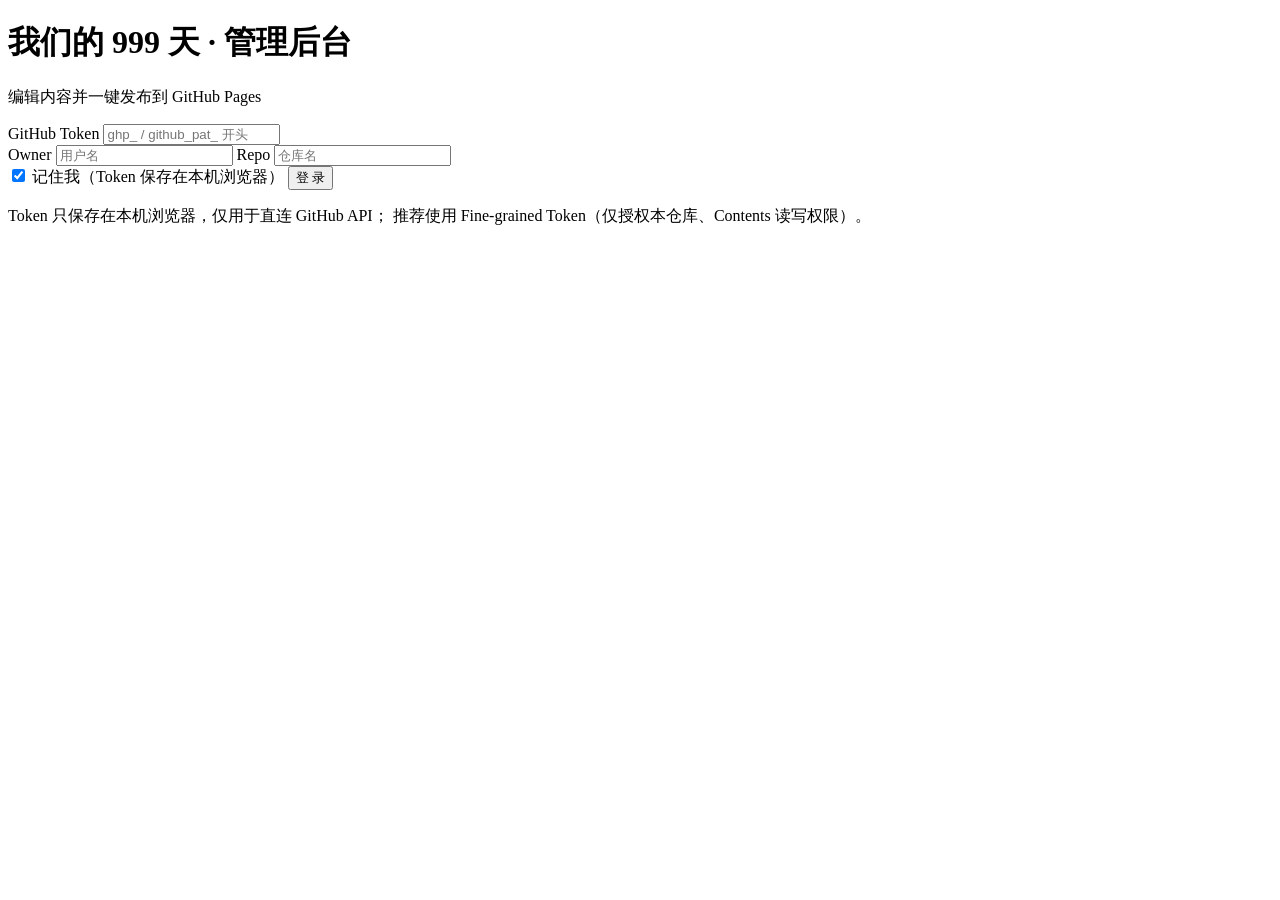
==== admin.html @ 0849b83c "上传 admin.html" ====
<!DOCTYPE html>
<html lang="zh-CN">
<head>
  <meta charset="UTF-8">
  <meta name="viewport" content="width=device-width, initial-scale=1, viewport-fit=cover">
  <meta name="robots" content="noindex, nofollow">
  <title>管理后台 · 我们的 999 天</title>
  <link rel="stylesheet" href="css/admin.css">
  <script src="js/admin.js" defer></script>
</head>
<body>

  <!-- ========== 登录页 ========== -->
  <div class="login-wrap" id="loginView">
    <form class="login-card" id="loginForm" autocomplete="off">
      <h1 class="login-title">我们的 999 天 · 管理后台</h1>
      <p class="login-sub">编辑内容并一键发布到 GitHub Pages</p>

      <label class="field">GitHub Token
        <input type="password" id="tokenInput" placeholder="ghp_ / github_pat_ 开头"
               autocomplete="new-password" spellcheck="false">
      </label>

      <div class="field-row">
        <label class="field">Owner
          <input type="text" id="ownerInput" placeholder="用户名" spellcheck="false">
        </label>
        <label class="field">Repo
          <input type="text" id="repoInput" placeholder="仓库名" spellcheck="false">
        </label>
      </div>

      <label class="chk">
        <input type="checkbox" id="rememberChk" checked> 记住我（Token 保存在本机浏览器）
      </label>

      <button type="submit" class="btn btn-primary btn-block" id="loginBtn">登 录</button>

      <p class="login-note">Token 只保存在本机浏览器，仅用于直连 GitHub API；
        推荐使用 Fine-grained Token（仅授权本仓库、Contents 读写权限）。</p>
    </form>
  </div>

  <!-- ========== 编辑器 ========== -->
  <div id="editorView" hidden>
    <header class="topbar">
      <div class="topbar-inner">
        <div class="topbar-info">
          <span class="repo-label" id="repoLabel"></span>
          <span class="status" id="statusText">未登录</span>
        </div>
        <div class="topbar-actions">
          <a class="btn btn-ghost" id="siteLink" target="_blank" rel="noopener" hidden>查看站点</a>
          <button type="button" class="btn btn-ghost" id="logoutBtn">登出</button>
          <button type="button" class="btn btn-primary" id="publishBtn" disabled>发布上线</button>
        </div>
      </div>
    </header>

    <main class="editor loading" id="editorMain">

      <!-- 卡片 1：封面 hero -->
      <section class="card">
        <h2 class="card-title">封面</h2>
        <div id="heroPreview"></div>
        <label class="field">角标 badge
          <input type="text" id="heroBadge" placeholder="如 2024.01.19 ❤">
        </label>
        <label class="field">大数字 bigNumber
          <input type="text" id="heroBigNumber" placeholder="如 999">
        </label>
        <label class="field">主标题
          <input type="text" id="heroTitle">
        </label>
        <label class="field">副标题
          <input type="text" id="heroSubtitle">
        </label>
        <label class="field">滑动提示 scrollHint
          <input type="text" id="heroScrollHint">
        </label>
      </section>

      <!-- 卡片 2：纪念日 -->
      <section class="card">
        <h2 class="card-title">纪念日</h2>
        <label class="field">在一起的开始日期
          <input type="date" id="startDateInput">
        </label>
        <p class="day-preview">已在一起 <b id="dayCount">-</b> 天</p>
      </section>

      <!-- 卡片 3：页面列表 -->
      <section class="card">
        <h2 class="card-title">页面列表 <span class="card-sub">每屏一张卡片，从上到下依次展示</span></h2>
        <div id="pagesList"></div>
        <button type="button" class="btn-add" id="addPageBtn">＋ 添加一页</button>
      </section>

      <!-- 卡片 4：页脚 -->
      <section class="card">
        <h2 class="card-title">页脚</h2>
        <label class="field">页脚文字
          <input type="text" id="footerInput">
        </label>
      </section>

      <p class="foot-hint">修改后点右上角「发布上线」，约 1 分钟后访客可见。</p>
    </main>
  </div>

  <!-- 隐藏的选图输入框 + Toast 容器 -->
  <input type="file" id="imgInput" accept="image/*" hidden>
  <div class="toast-box" id="toastBox"></div>

</body>
</html>
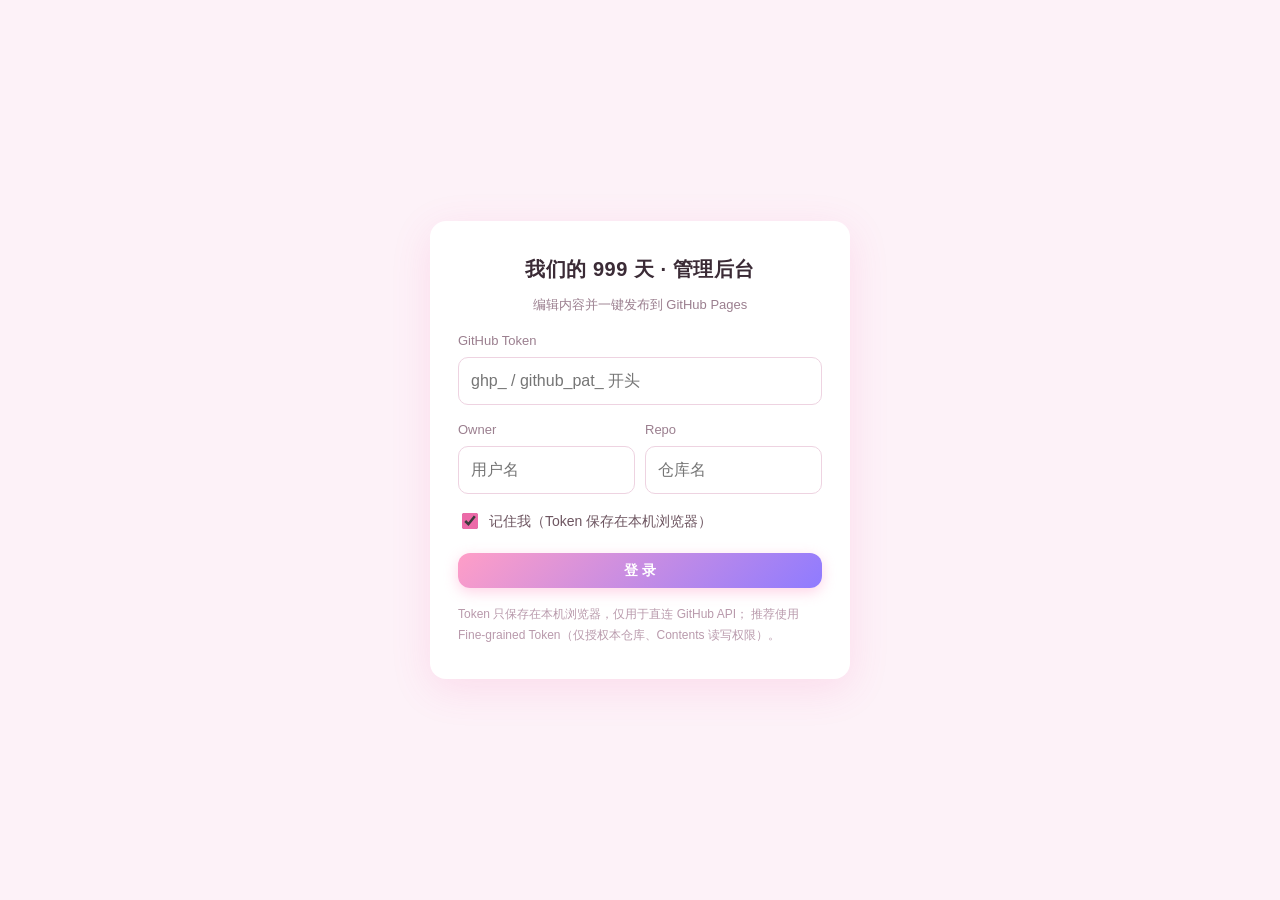
==== commit edb2e693: "管理后台更新：页间插入新页按钮" ====
--- a/admin.html
+++ b/admin.html
@@ -5,8 +5,8 @@
   <meta name="viewport" content="width=device-width, initial-scale=1, viewport-fit=cover">
   <meta name="robots" content="noindex, nofollow">
   <title>管理后台 · 我们的 999 天</title>
-  <link rel="stylesheet" href="css/admin.css">
-  <script src="js/admin.js" defer></script>
+  <link rel="stylesheet" href="css/admin.css?v=2">
+  <script src="js/admin.js?v=2" defer></script>
 </head>
 <body>
 
--- a/css/admin.css
+++ b/css/admin.css
@@ -0,0 +1,372 @@
+/* =========================================================
+   「我们的999天」管理后台样式（独立于前台 style.css）
+   浅粉主题 · 手机优先
+   ========================================================= */
+* { box-sizing: border-box; }
+
+html { -webkit-text-size-adjust: 100%; }
+
+body {
+  margin: 0;
+  background: #fdf2f8;
+  color: #3b2b36;
+  font: 15px/1.65 -apple-system, BlinkMacSystemFont, "PingFang SC",
+    "Hiragino Sans GB", "Microsoft YaHei", "Segoe UI", sans-serif;
+}
+
+[hidden] { display: none !important; }
+
+img { max-width: 100%; }
+
+/* ---------- 按钮 ---------- */
+.btn {
+  display: inline-flex;
+  align-items: center;
+  justify-content: center;
+  border: none;
+  border-radius: 12px;
+  padding: 9px 16px;
+  font-family: inherit;
+  font-size: 14px;
+  font-weight: 600;
+  line-height: 1.2;
+  cursor: pointer;
+  text-decoration: none;
+  transition: opacity .15s ease, transform .15s ease;
+}
+.btn:active { transform: scale(.97); }
+
+.btn-primary {
+  background: linear-gradient(135deg, #ff9ec7, #8f7bff);
+  color: #fff;
+  box-shadow: 0 4px 14px rgba(255, 158, 199, .45);
+}
+.btn-primary:disabled {
+  opacity: .45;
+  cursor: not-allowed;
+  box-shadow: none;
+  transform: none;
+}
+
+.btn-ghost {
+  background: #fff;
+  border: 1px solid #f0cfdf;
+  color: #b0447a;
+}
+
+.btn-block { width: 100%; }
+
+.btn-icon {
+  min-width: 30px;
+  height: 30px;
+  padding: 0 9px;
+  border: 1px solid #f0cfdf;
+  border-radius: 9px;
+  background: #fff;
+  color: #8d6b7d;
+  font-family: inherit;
+  font-size: 12px;
+  font-weight: 600;
+  line-height: 1;
+  cursor: pointer;
+}
+.btn-icon:disabled { opacity: .35; cursor: default; }
+.btn-del { color: #e11d48; border-color: #f6c6d4; }
+
+/* ---------- 输入框 ---------- */
+.field {
+  display: block;
+  margin-top: 14px;
+  font-size: 13px;
+  color: #9b7f8f;
+}
+.field input,
+.page-card input,
+.page-card textarea {
+  width: 100%;
+  margin-top: 6px;
+  padding: 10px 12px;
+  border: 1px solid #eed3e1;
+  border-radius: 10px;
+  background: #fff;
+  color: #3b2b36;
+  font-family: inherit;
+  font-size: 16px; /* 16px 以上可避免 iOS 聚焦时自动放大 */
+  line-height: 1.6;
+}
+.field input:focus,
+.page-card input:focus,
+.page-card textarea:focus {
+  outline: none;
+  border-color: #f7a8c9;
+  box-shadow: 0 0 0 3px rgba(255, 158, 199, .22);
+}
+.page-card textarea { resize: none; overflow: hidden; min-height: 92px; }
+
+/* ---------- 登录页 ---------- */
+.login-wrap {
+  min-height: 100vh;
+  min-height: 100dvh;
+  display: flex;
+  align-items: center;
+  justify-content: center;
+  padding: 24px 16px calc(24px + env(safe-area-inset-bottom));
+}
+.login-card {
+  width: 100%;
+  max-width: 420px;
+  background: #fff;
+  border-radius: 16px;
+  padding: 30px 24px;
+  box-shadow: 0 10px 40px rgba(236, 72, 153, .13);
+}
+.login-title {
+  margin: 0;
+  font-size: 20px;
+  text-align: center;
+  letter-spacing: .5px;
+}
+.login-sub {
+  margin: 8px 0 10px;
+  text-align: center;
+  font-size: 13px;
+  color: #9b7f8f;
+}
+.field-row { display: flex; gap: 10px; }
+.field-row .field { flex: 1; }
+
+.chk {
+  display: flex;
+  align-items: center;
+  gap: 8px;
+  margin: 16px 0;
+  font-size: 14px;
+  color: #6d5560;
+  cursor: pointer;
+}
+.chk input { width: 16px; height: 16px; accent-color: #ec6aa8; }
+
+.login-card .btn-block { margin-top: 4px; }
+
+.login-note {
+  margin: 16px 0 0;
+  font-size: 12px;
+  line-height: 1.8;
+  color: #b99aac;
+}
+
+/* ---------- 顶栏 ---------- */
+.topbar {
+  position: sticky;
+  top: 0;
+  z-index: 20;
+  background: rgba(255, 255, 255, .9);
+  -webkit-backdrop-filter: blur(10px);
+  backdrop-filter: blur(10px);
+  border-bottom: 1px solid #f6e0ec;
+}
+.topbar-inner {
+  max-width: 720px;
+  margin: 0 auto;
+  padding: 10px 16px;
+  display: flex;
+  align-items: center;
+  justify-content: space-between;
+  flex-wrap: wrap;
+  gap: 8px 12px;
+}
+.topbar-info {
+  display: flex;
+  flex-direction: column;
+  min-width: 0;
+}
+.repo-label { font-size: 12px; font-weight: 700; color: #b0447a; }
+.status { font-size: 12px; color: #9b7f8f; }
+.topbar-actions {
+  display: flex;
+  align-items: center;
+  gap: 8px;
+  margin-left: auto;
+}
+
+/* ---------- 编辑区 ---------- */
+.editor {
+  max-width: 720px;
+  margin: 0 auto;
+  padding: 16px 16px calc(40px + env(safe-area-inset-bottom));
+}
+/* 数据加载中：整块只读 */
+.editor.loading { pointer-events: none; opacity: .55; }
+
+.card {
+  background: #fff;
+  border-radius: 16px;
+  padding: 18px 16px;
+  margin-bottom: 16px;
+  box-shadow: 0 4px 20px rgba(236, 72, 153, .08);
+}
+.card-title {
+  margin: 0 0 12px;
+  font-size: 16px;
+  display: flex;
+  align-items: baseline;
+  gap: 8px;
+  flex-wrap: wrap;
+}
+.card-sub { font-size: 12px; font-weight: 400; color: #b99aac; }
+
+/* 图片预览 + 悬浮「更换图片」按钮 */
+.img-preview {
+  position: relative;
+  border-radius: 12px;
+  overflow: hidden;
+  background: #fbe4f0;
+  aspect-ratio: 16 / 9;
+  min-height: 150px; /* 不支持 aspect-ratio 时的兜底 */
+}
+.img-preview img {
+  width: 100%;
+  height: 100%;
+  object-fit: cover;
+  display: block;
+}
+.img-empty {
+  position: absolute;
+  inset: 0;
+  display: flex;
+  align-items: center;
+  justify-content: center;
+  font-size: 13px;
+  color: #c98dae;
+}
+.img-broken::after {
+  content: '图片加载失败';
+  position: absolute;
+  inset: 0;
+  display: flex;
+  align-items: center;
+  justify-content: center;
+  font-size: 13px;
+  color: #c98dae;
+}
+.btn-change {
+  position: absolute;
+  right: 10px;
+  bottom: 10px;
+  padding: 7px 14px;
+  border: none;
+  border-radius: 999px;
+  background: rgba(255, 255, 255, .93);
+  color: #b0447a;
+  font-family: inherit;
+  font-size: 12px;
+  font-weight: 600;
+  line-height: 1;
+  cursor: pointer;
+  box-shadow: 0 2px 8px rgba(180, 80, 130, .28);
+}
+
+/* 纪念日实时预览 */
+.day-preview {
+  margin: 16px 0 0;
+  padding: 12px 16px;
+  background: #fdf7fb;
+  border-radius: 12px;
+  font-size: 14px;
+  color: #6d5560;
+}
+.day-preview b {
+  font-size: 26px;
+  padding: 0 3px;
+  background: linear-gradient(135deg, #ff9ec7, #8f7bff);
+  -webkit-background-clip: text;
+  background-clip: text;
+  color: transparent;
+}
+
+/* 页面列表 */
+.page-card {
+  background: #fdf7fb;
+  border: 1px solid #f3d9e8;
+  border-radius: 16px;
+  padding: 14px;
+  margin-bottom: 14px;
+}
+.page-head {
+  display: flex;
+  align-items: center;
+  justify-content: space-between;
+  margin-bottom: 10px;
+}
+.page-num { font-size: 13px; font-weight: 700; color: #b0447a; }
+.page-actions { display: flex; gap: 6px; }
+.page-card input,
+.page-card textarea { margin-top: 10px; }
+
+.btn-add {
+  width: 100%;
+  margin-top: 2px;
+  padding: 12px;
+  border: 1.5px dashed #f0bcd4;
+  border-radius: 12px;
+  background: rgba(255, 255, 255, .65);
+  color: #c2557f;
+  font-family: inherit;
+  font-size: 14px;
+  font-weight: 600;
+  line-height: 1.2;
+  cursor: pointer;
+}
+.btn-add:hover { background: #fff; }
+
+.foot-hint {
+  margin: 4px 0 0;
+  text-align: center;
+  font-size: 12px;
+  color: #b99aac;
+}
+
+/* ---------- Toast ---------- */
+.toast-box {
+  position: fixed;
+  left: 50%;
+  bottom: calc(18px + env(safe-area-inset-bottom));
+  transform: translateX(-50%);
+  z-index: 100;
+  display: flex;
+  flex-direction: column;
+  align-items: center;
+  gap: 8px;
+  width: max-content;
+  max-width: 92vw;
+  pointer-events: none;
+}
+.toast {
+  max-width: 92vw;
+  padding: 10px 18px;
+  border-radius: 999px;
+  color: #fff;
+  font-size: 13px;
+  box-shadow: 0 6px 20px rgba(0, 0, 0, .18);
+  word-break: break-all;
+  animation: toast-in .25s ease;
+}
+.toast-info { background: #5b6472; }
+.toast-success { background: #16a34a; }
+.toast-error { background: #e11d48; }
+.toast.out {
+  opacity: 0;
+  transform: translateY(8px);
+  transition: opacity .3s ease, transform .3s ease;
+}
+@keyframes toast-in {
+  from { opacity: 0; transform: translateY(10px); }
+  to { opacity: 1; transform: translateY(0); }
+}
+
+/* ---------- 稍宽屏幕 ---------- */
+@media (min-width: 560px) {
+  .card { padding: 22px 24px; }
+  .page-card { padding: 16px 18px; }
+  .login-card { padding: 32px 28px; }
+}
